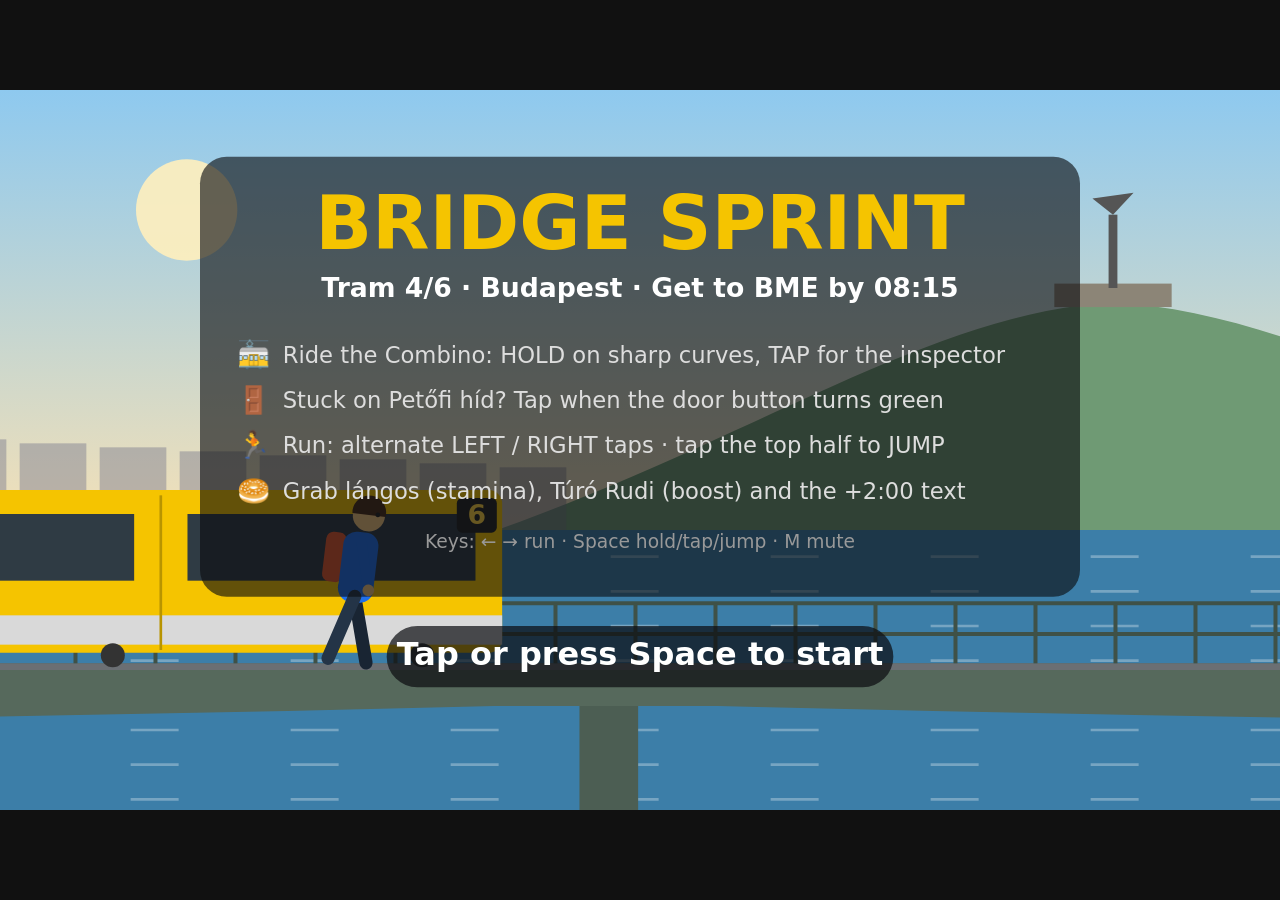
==== BKV_game/bridge_sprint/index.html @ d3726eb5 "Add Bridge Sprint: browser prototype of BKV game concept #5 Canvas game with no dependencies: ride t" ====
<!doctype html>
<html lang="en">
<head>
  <meta charset="utf-8">
  <meta name="viewport" content="width=device-width, initial-scale=1, maximum-scale=1, user-scalable=no, viewport-fit=cover">
  <meta name="theme-color" content="#f5c400">
  <title>Bridge Sprint</title>
  <style>
    html, body {
      margin: 0;
      height: 100%;
      background: #111;
      overflow: hidden;
      touch-action: none;
      -webkit-user-select: none;
      user-select: none;
      -webkit-tap-highlight-color: transparent;
    }
    body {
      display: flex;
      flex-direction: column;
      align-items: center;
      justify-content: center;
      gap: 16px;
    }
    .rotate {
      display: none;
      color: #bbb;
      font: 600 15px system-ui, -apple-system, "Segoe UI", Roboto, sans-serif;
      text-align: center;
      padding: 0 16px;
    }
    @media (orientation: portrait) and (max-width: 700px) {
      .rotate { display: block; }
    }
    canvas {
      display: block;
      background: #222;
      touch-action: none;
    }
  </style>
</head>
<body>
  <canvas id="game" aria-label="Bridge Sprint: ride tram 4/6 and run to BME before class starts"></canvas>
  <p class="rotate">Turn your phone sideways for a bigger view 🔄</p>
  <script src="game.js"></script>
</body>
</html>
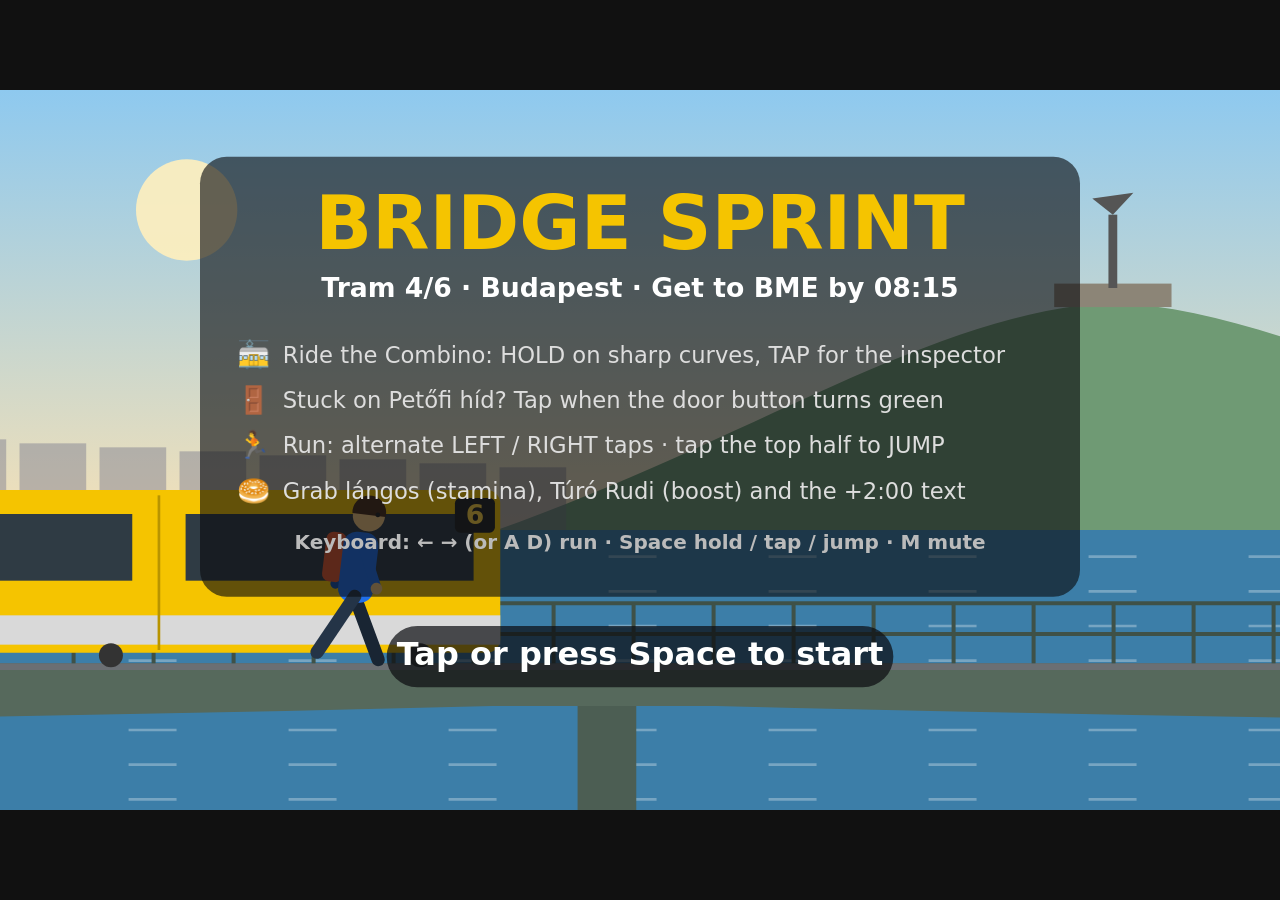
==== commit e88ed7c3: "Bridge Sprint: make keyboard play reliable and visible Focus the canvas on load/click so keys work w" ====
--- a/BKV_game/bridge_sprint/index.html
+++ b/BKV_game/bridge_sprint/index.html
@@ -37,6 +37,7 @@
       display: block;
       background: #222;
       touch-action: none;
+      outline: none;
     }
   </style>
 </head>
